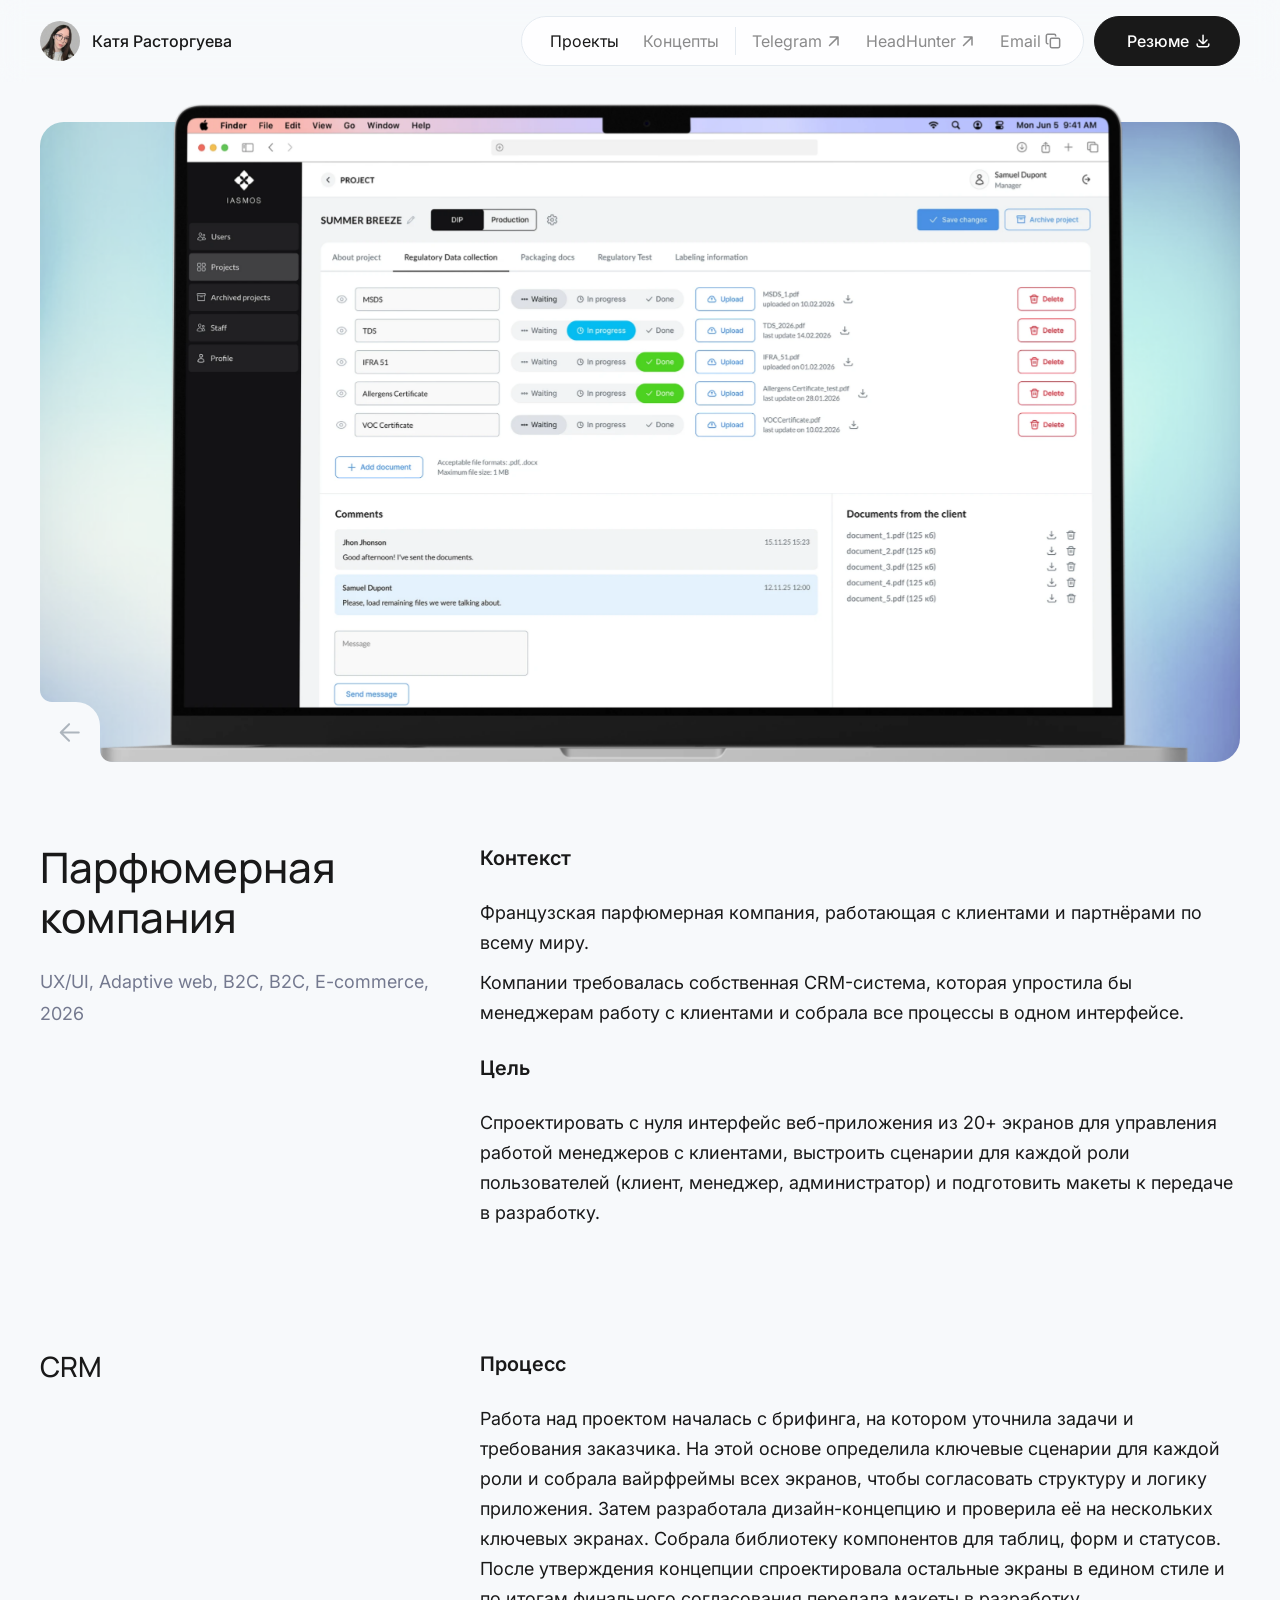
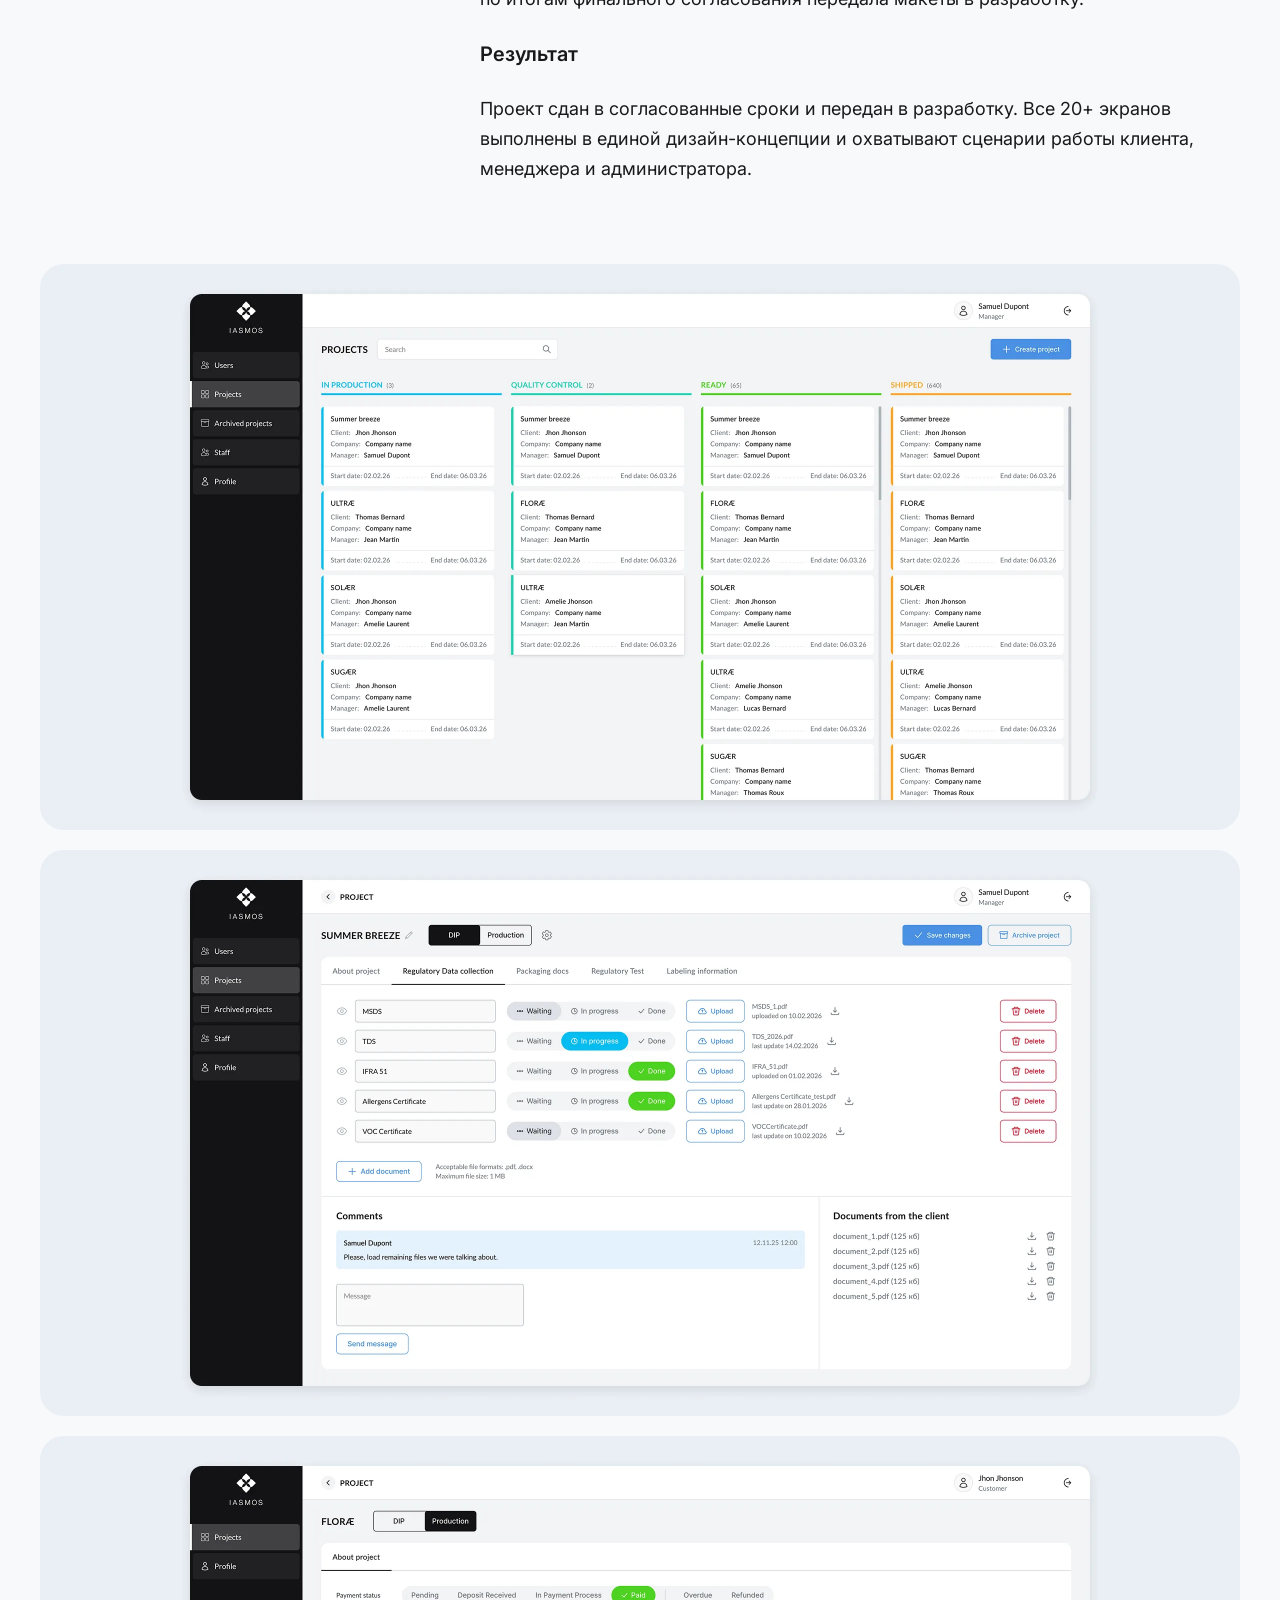
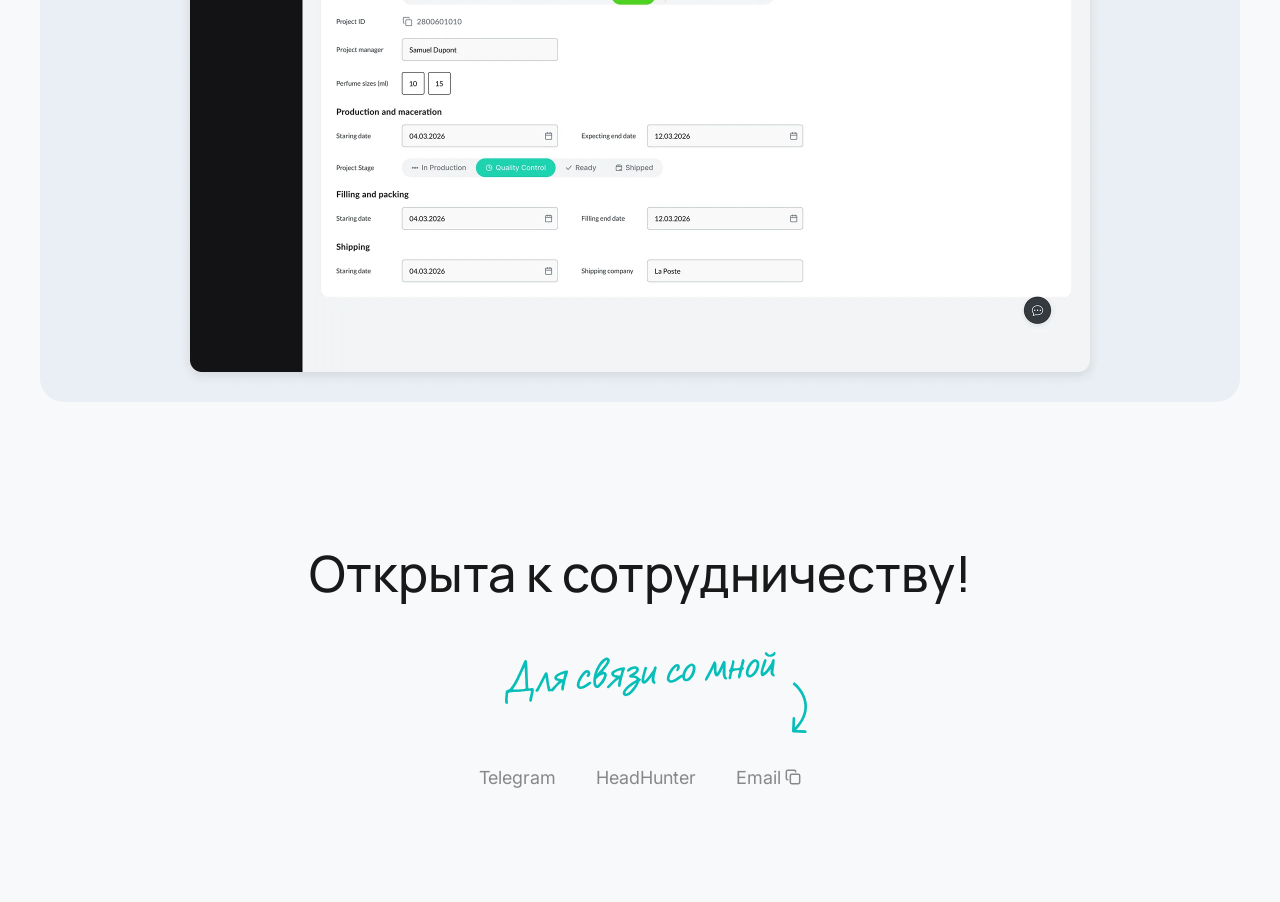
==== case-iasmos.html @ 11cd832c "Портфолио" ====
<!DOCTYPE html>
<html lang="ru">
<head>
  <meta charset="UTF-8">
  <meta name="viewport" content="width=device-width, initial-scale=1">
  <title>CRM для парфюмерной компании · Катя Расторгуева</title>
  <meta name="description" content="Кейс: интерфейс CRM-системы для менеджеров французской парфюмерной компании.">
  <link rel="preconnect" href="https://fonts.googleapis.com">
  <link rel="preconnect" href="https://fonts.gstatic.com" crossorigin>
  <link href="https://fonts.googleapis.com/css2?family=Inter:wght@400;500;600&family=Manrope:wght@500&display=swap" rel="stylesheet">
  <link rel="stylesheet" href="styles.css">
</head>
<body>
  <header class="header">
    <div class="container header__inner">
      <a class="profile" href="index.html">
        <img class="profile__avatar" src="assets/img/avatar.png" width="40" height="40" alt="">
        <span class="profile__name">Катя Расторгуева</span>
      </a>

      <div class="header__actions">
        <nav class="menu" id="site-menu" aria-label="Основное меню">
          <a class="menu__link is-active" href="index.html#projects">Проекты</a>
          <a class="menu__link" href="index.html#concepts">Концепты</a>
          <img class="menu__divider" src="assets/icons/divider.svg" width="28" height="1" alt="">
          <a class="menu__link menu__link--ext" href="https://t.me/" target="_blank" rel="noopener">
            Telegram <img src="assets/icons/arrow-up-right.svg" width="16" height="16" alt="">
          </a>
          <a class="menu__link menu__link--ext" href="https://hh.ru/" target="_blank" rel="noopener">
            HeadHunter <img src="assets/icons/arrow-up-right.svg" width="16" height="16" alt="">
          </a>
          <button class="menu__link menu__link--ext" type="button" data-copy-email="hello@example.com" aria-label="Скопировать email">
            Email <img src="assets/icons/mail.svg" width="16" height="16" alt="">
          </button>
        </nav>

        <a class="button" href="https://disk.yandex.ru/i/RM1f1jxhlNV0Rg" download>
          Резюме <img class="button__icon" src="assets/icons/arrow-white.svg" width="16" height="16" alt="">
        </a>

        <button class="burger" type="button" aria-label="Открыть меню" aria-expanded="false" aria-controls="site-menu">
          <span class="burger__line"></span>
          <span class="burger__line"></span>
        </button>
      </div>
    </div>
  </header>

  <main class="container case-page">
    <div class="case-hero">
      <img class="case-hero__bg" src="assets/case-4/hero-bg.png" alt="" style="object-position: center">
      <div class="case-hero__mockup" style="--hero-w: 132.97%; --hero-h: 100.76%; --hero-l: -16.49%; --hero-t: -0.76%">
        <img src="assets/img/card-4-mockup.webp" alt="CRM-система на ноутбуке">
      </div>
      <a class="case-hero__back" href="index.html#projects" aria-label="Назад к проектам">
        <img src="assets/icons/arrow-left.svg" width="24" height="24" alt="">
        <img class="case-hero__corner case-hero__corner--top" src="assets/icons/corner.svg" width="12" height="12" alt="">
        <img class="case-hero__corner case-hero__corner--right" src="assets/icons/corner.svg" width="12" height="12" alt="">
      </a>
    </div>

    <section class="case-row case-row--intro">
      <div class="case-row__aside reveal">
        <h1 class="case-intro__title case-intro__title--long">Парфюмерная компания</h1>
        <p class="case-intro__meta">UX/UI, Adaptive web, B2C, B2C, E-commerce, 2026</p>
      </div>
      <div class="case-row__body reveal" style="--delay: 120ms">
        <h3>Контекст</h3>
        <div class="case-text">
          <p>Французская парфюмерная компания, работающая с клиентами и партнёрами по всему миру.</p>
          <p>Компании требовалась собственная CRM-система, которая упростила бы менеджерам работу с клиентами и собрала все процессы в одном интерфейсе.</p>
        </div>
        <h3>Цель</h3>
        <div class="case-text">
          <p>Спроектировать с нуля интерфейс веб-приложения из 20+ экранов для управления работой менеджеров с клиентами, выстроить сценарии для каждой роли пользователей (клиент, менеджер, администратор) и подготовить макеты к передаче в разработку.</p>
        </div>
      </div>
    </section>

    <section class="case-row">
      <div class="case-row__aside reveal">
        <h2 class="case-row__title">CRM</h2>
      </div>
      <div class="case-row__body reveal" style="--delay: 120ms">
        <h3>Процесс</h3>
        <div class="case-text">
          <p>Работа над проектом началась с брифинга, на котором уточнила задачи и требования заказчика. На этой основе определила ключевые сценарии для каждой роли и собрала вайрфреймы всех экранов, чтобы согласовать структуру и логику приложения. Затем разработала дизайн-концепцию и проверила её на нескольких ключевых экранах. Собрала библиотеку компонентов для таблиц, форм и статусов. После утверждения концепции спроектировала остальные экраны в едином стиле и по итогам финального согласования передала макеты в разработку.</p>
        </div>
        <h3>Результат</h3>
        <div class="case-text">
          <p>Проект сдан в согласованные сроки и передан в разработку. Все 20+ экранов выполнены в единой дизайн-концепции и охватывают сценарии работы клиента, менеджера и администратора.</p>
        </div>
      </div>
    </section>

    <div class="case-gallery case-gallery--last">
      <button class="case-shot case-shot--wide reveal" type="button" data-lightbox data-caption="Доска проектов" style="--ratio: 1200 / 566">
        <img src="assets/case-4/crm-1.webp" width="1200" height="566" alt="" loading="lazy">
      </button>
      <button class="case-shot case-shot--wide reveal" type="button" data-lightbox data-caption="Карточка проекта. Сбор документов" style="--ratio: 1200 / 566">
        <img src="assets/case-4/crm-2.webp" width="1200" height="566" alt="" loading="lazy">
      </button>
      <button class="case-shot case-shot--wide reveal" type="button" data-lightbox data-caption="Карточка проекта. Интерфейс клиента" style="--ratio: 1200 / 566">
        <img src="assets/case-4/crm-3.webp" width="1200" height="566" alt="" loading="lazy">
      </button>
    </div>

  </main>

  <footer class="footer container">
    <p class="footer__title reveal">Открыта к сотрудничеству!</p>
    <div class="footer__signature reveal">
      <img src="assets/icons/signature.svg" width="271" height="52" alt="Для связи со мной">
      <img class="footer__arrow" src="assets/icons/signature-arrow.svg" width="16" height="51" alt="">
    </div>
    <nav class="footer__menu reveal" aria-label="Контакты">
      <a class="menu__link" href="https://t.me/" target="_blank" rel="noopener">Telegram</a>
      <a class="menu__link" href="https://hh.ru/" target="_blank" rel="noopener">HeadHunter</a>
      <button class="menu__link" type="button" data-copy-email="hello@example.com" aria-label="Скопировать email">Email <img src="assets/icons/mail.svg" width="16" height="16" alt=""></button>
    </nav>
  </footer>

  <dialog class="lightbox" aria-label="Просмотр изображения">
    <button class="lightbox__close" type="button" aria-label="Закрыть">
      <svg width="20" height="20" viewBox="0 0 20 20" fill="none" aria-hidden="true">
        <path d="M4 4l12 12M16 4L4 16" stroke="currentColor" stroke-width="1.8" stroke-linecap="round"/>
      </svg>
    </button>
    <img class="lightbox__image" src="" alt="">
    <p class="lightbox__caption"></p>
  </dialog>

  <div class="toast" role="status" aria-live="polite">
    <svg class="toast__icon" width="20" height="20" viewBox="0 0 20 20" fill="none" aria-hidden="true">
      <circle cx="10" cy="10" r="9" fill="#07BEB8"/>
      <path d="M6 10.2l2.6 2.6L14 7.4" stroke="#fff" stroke-width="1.8" stroke-linecap="round" stroke-linejoin="round"/>
    </svg>
    <span class="toast__text">Email скопирован</span>
    <button class="toast__close" type="button" aria-label="Закрыть уведомление">
      <svg width="16" height="16" viewBox="0 0 20 20" fill="none" aria-hidden="true">
        <path d="M5 5l10 10M15 5L5 15" stroke="currentColor" stroke-width="1.8" stroke-linecap="round"/>
      </svg>
    </button>
  </div>

  <script src="script.js"></script>
</body>
</html>
---- styles.css ----
/* ---------- Tokens (from Figma variables) ---------- */
:root {
  --black: #191919;
  --gray-2: #e4eaf0;
  --gray-3: #74798f;
  --gray-10: #313546;
  --gray-101: #adb5bd;
  --white: #ffffff;
  --link: #1e88e5;
  --accent: #07beb8;
  --bg: #f7f9fb;

  --font-display: "Manrope", system-ui, sans-serif;
  --font-body: "Inter", system-ui, sans-serif;

  --container: 1200px;
  --gutter: 24px;
  --ease-out: cubic-bezier(0.22, 1, 0.36, 1);
}

/* ---------- Base ---------- */
*,
*::before,
*::after { box-sizing: border-box; }

html { scroll-behavior: smooth; scroll-padding-top: 96px; }

body {
  margin: 0;
  background: var(--bg);
  color: var(--black);
  font-family: var(--font-body);
  -webkit-font-smoothing: antialiased;
  overflow-x: hidden;
}

img { display: block; max-width: 100%; }
a { color: inherit; text-decoration: none; }
h1, h2, p, ul, figure { margin: 0; }
ul { padding: 0; list-style: none; }

.container {
  width: 100%;
  max-width: calc(var(--container) + var(--gutter) * 2);
  margin-inline: auto;
  padding-inline: var(--gutter);
}

.accent { color: var(--accent); }

/* ---------- Header ---------- */
.header {
  position: sticky;
  top: 0;
  z-index: 10;
  background: rgba(247, 249, 251, 0.35);
  backdrop-filter: blur(12px);
  -webkit-backdrop-filter: blur(12px);
  transition: background-color 0.3s ease;
  animation: fade-in 0.8s ease both;
}
.header.is-scrolled {
  background: rgba(247, 249, 251, 0.75);
}

.header__inner {
  position: relative;
  display: flex;
  align-items: center;
  justify-content: space-between;
  padding-block: 16px;
}

.profile {
  display: flex;
  align-items: center;
  gap: 12px;
}
.profile__avatar {
  width: 40px;
  height: 40px;
  border-radius: 50%;
}
.profile__name {
  font-weight: 500;
  font-size: 16px;
  line-height: 20px;
  white-space: nowrap;
}

.header__actions {
  display: flex;
  align-items: center;
  gap: 10px;
}

.menu {
  position: relative;
  display: flex;
  align-items: center;
  height: 50px;
  padding: 0 10px 0 16px;
  background: rgba(255, 255, 255, 0.9);
  border: 1px solid var(--gray-2);
  border-radius: 25px;
}

.menu__link {
  position: relative;
  display: flex;
  align-items: center;
  gap: 4px;
  height: 50px;
  padding-inline: 12px;
  font-size: 16px;
  line-height: 20px;
  white-space: nowrap;
  opacity: 0.5;
  transition: opacity 0.25s ease;
}
button.menu__link {
  border: 0;
  background: none;
  font: inherit;
  color: inherit;
  cursor: pointer;
}

.menu__link:hover,
.menu__link:focus-visible,
.menu__link.is-active { opacity: 1; }

.menu__link img { transition: transform 0.3s var(--ease-out); }
.menu__link--ext:hover img { transform: translate(2px, -2px); }

.menu__divider {
  width: 1px;
  height: 28px;
  object-fit: fill;
  background: var(--gray-2);
  margin-inline: 4px;
}

.button {
  display: inline-flex;
  align-items: center;
  justify-content: center;
  gap: 6px;
  padding: 14px 28px 14px 32px;
  border: 1px solid var(--black);
  border-radius: 25px;
  background: var(--black);
  color: var(--white);
  font-weight: 500;
  font-size: 16px;
  line-height: 20px;
  white-space: nowrap;
  transition: transform 0.3s var(--ease-out), box-shadow 0.3s ease;
}
.button:hover {
  transform: translateY(-2px);
  box-shadow: 0 10px 24px -10px rgba(25, 25, 25, 0.55);
}
.button:active { transform: translateY(0) scale(0.98); }
.button:hover .button__icon { animation: nudge 0.8s var(--ease-out) infinite; }

@keyframes nudge {
  0%, 100% { transform: translateY(0); }
  50%      { transform: translateY(3px); }
}

/* ---------- About ---------- */
.about {
  display: flex;
  flex-direction: column;
  gap: 28px;
  padding: 80px 0 100px;
}

.about__title {
  font-family: var(--font-display);
  font-weight: 500;
  font-size: 46px;
  line-height: 68px;
}

/* Line-by-line fade in */
.line { display: block; }
.line__inner {
  display: inline-block;
  animation: fade-in 1s ease both;
}
.line:nth-child(1) .line__inner { animation-delay: 0.15s; }
.line:nth-child(2) .line__inner { animation-delay: 0.3s; }

.about__title .accent {
  background: linear-gradient(90deg, var(--accent), #3fd6cf, var(--accent));
  background-size: 200% 100%;
  -webkit-background-clip: text;
  background-clip: text;
  color: transparent;
  animation: shimmer 4s linear infinite;
}

@keyframes shimmer {
  to { background-position: -200% 0; }
}

.about__text {
  max-width: 800px;
  font-size: 20px;
  line-height: 32px;
  color: var(--gray-3);
}

/* ---------- Scroll reveal ---------- */
.reveal {
  opacity: 0;
  transition: opacity 0.9s ease var(--delay, 0ms);
}
.reveal.is-visible { opacity: 1; }

/* ---------- Project cases ---------- */
.projects {
  display: flex;
  flex-direction: column;
  gap: 60px;
  padding-bottom: 120px;
}

.case {
  position: relative;
  display: flex;
  min-height: 500px;
  border-radius: 24px;
  background: var(--case-bg, var(--white));
  isolation: isolate;
}

/* White veil over the background on hover; the mockup sits above it */
.case::after {
  content: "";
  position: absolute;
  inset: 0;
  z-index: -1;
  border-radius: 24px;
  background: var(--white);
  opacity: 0;
  transition: opacity 0.4s ease;
  pointer-events: none;
}
.case:hover::after { opacity: 0.3; }

.case__info {
  display: flex;
  flex-direction: column;
  gap: 24px;
  flex: 0 0 500px;
  padding: 32px 32px 40px;
}

.tags {
  display: flex;
  flex-wrap: wrap;
  gap: 4px;
}
.tags li {
  padding: 4px 10px;
  border-radius: 13px;
  background: var(--white);
  filter: drop-shadow(0 2px 4px rgba(25, 25, 25, 0.06));
  font-size: 14px;
  line-height: 16px;
  color: rgba(25, 25, 25, 0.6);
  white-space: nowrap;
  opacity: 0;
  transition: opacity 0.5s ease;
}
.case.is-visible .tags li { opacity: 1; }
.case.is-visible .tags li:nth-child(1) { transition-delay: 0.25s; }
.case.is-visible .tags li:nth-child(2) { transition-delay: 0.31s; }
.case.is-visible .tags li:nth-child(3) { transition-delay: 0.37s; }
.case.is-visible .tags li:nth-child(4) { transition-delay: 0.43s; }
.case.is-visible .tags li:nth-child(5) { transition-delay: 0.49s; }

.case__head {
  display: flex;
  flex-direction: column;
  gap: 16px;
  flex: 1;
}

.case__title {
  font-family: var(--font-display);
  font-weight: 500;
  font-size: 32px;
  line-height: 46px;
}

.case__meta {
  display: flex;
  align-items: center;
  gap: 10px;
  height: 24px;
  font-size: 16px;
  line-height: 24px;
}
.case__client {
  font-family: var(--font-display);
  font-weight: 500;
  color: var(--gray-10);
}
.case__link {
  color: var(--link);
  text-decoration: underline;
  text-underline-position: from-font;
}
.case__link--muted {
  color: var(--black);
  opacity: 0.5;
}

.case__text {
  font-size: 16px;
  line-height: 26px;
  color: var(--gray-10);
}

/* Clip only at the card's right and bottom edges (with its rounded corner),
   so the mockup can still rise above the top edge on hover */
.case__image {
  position: relative;
  flex: 1;
  min-width: 0;
  clip-path: inset(-200px 0 0 -500px round 0 0 24px 0);
}

/* The mockup is 20px taller than the card, so it pokes out of the top edge */
.case__mockup {
  position: absolute;
  bottom: 0;
  left: 50%;
  width: 700px;
  height: 520px;
  transform: translateX(-50%);
  transform-origin: bottom center;
  transition: transform 0.7s var(--ease-out);
}
.case__mockup img {
  position: absolute;
  width: var(--mock-w);
  height: var(--mock-h);
  left: var(--mock-l);
  top: var(--mock-t);
  max-width: none;
  opacity: 0;
  transition: opacity 0.9s ease 0.15s;
}
.case.is-visible .case__mockup img { opacity: 1; }

a.case { cursor: pointer; }
a.case:hover .case__mockup { transform: translateX(-50%) translateY(-10px) scale(1.02); }
.case__link:not(.case__link--muted) { transition: opacity 0.2s ease; }
.case__link:not(.case__link--muted):hover { opacity: 0.6; }
.case:focus-visible { outline: 2px solid var(--accent); outline-offset: 4px; }


/* ---------- Concepts ---------- */
.concepts {
  display: flex;
  flex-direction: column;
  gap: 40px;
  padding-bottom: 140px;
}

.concepts__title {
  font-family: var(--font-display);
  font-weight: 500;
  font-size: 32px;
  line-height: 40px;
}

.concepts__grid {
  display: grid;
  grid-template-columns: repeat(2, 1fr);
  gap: 32px 20px;
}

.concept {
  display: flex;
  flex-direction: column;
  gap: 16px;
}

.concept__image {
  display: block;
  width: 100%;
  aspect-ratio: 4 / 3;
  padding: 0;
  border: 0;
  overflow: hidden;
  border-radius: 20px;
  background: var(--gray-2);
  cursor: zoom-in;
  transition: transform 0.6s var(--ease-out), box-shadow 0.6s var(--ease-out);
}
.concept__image:hover {
  transform: scale(1.03);
  box-shadow: 0 24px 48px -24px rgba(25, 25, 25, 0.3);
}
.concept__image:focus-visible { outline: 2px solid var(--accent); outline-offset: 4px; }
.concept__image img {
  width: 100%;
  height: 100%;
  object-fit: cover;
}

.concept figcaption {
  font-size: 16px;
  line-height: 24px;
  color: var(--gray-3);
}

/* ---------- Case page ---------- */
.case-page { padding: 40px var(--gutter) 140px; }

/* Hero: same background + mockup as the project card; the mockup is 20px
   taller than the frame and rises above its top edge */
.case-hero {
  position: relative;
  aspect-ratio: 1200 / 640;
  border-radius: 24px;
  isolation: isolate;
}
.case-hero__bg {
  position: absolute;
  inset: 0;
  width: 100%;
  height: 100%;
  object-fit: cover;
  object-position: bottom;
  border-radius: 24px;
  z-index: -1;
}
.case-hero__mockup {
  position: absolute;
  inset: auto 0 0;
  height: 103.125%; /* 660 / 640 */
  clip-path: inset(-200px 0 0 0 round 0 0 24px 24px);
}
/* Crop of the mockup inside the frame; set per case via inline custom properties */
.case-hero__mockup img {
  position: absolute;
  width: var(--hero-w, 134.51%);
  height: var(--hero-h, 108.18%);
  left: var(--hero-l, -10.56%);
  top: var(--hero-t, -0.91%);
  max-width: none;
  animation: fade-in 1s ease 0.2s both;
}

/* Back button sits in a notch cut out of the hero's bottom-left corner */
.case-hero__back {
  position: absolute;
  left: 0;
  bottom: 0;
  display: grid;
  place-items: center;
  width: 60px;
  height: 60px;
  border-top-right-radius: 24px;
  background: var(--bg);
}
.case-hero__back > img:first-child { transition: transform 0.3s var(--ease-out); }
.case-hero__back:hover > img:first-child { transform: translateX(-4px); }
.case-hero__back:focus-visible { outline: 2px solid var(--accent); outline-offset: -4px; }
.case-hero__corner { position: absolute; }
.case-hero__corner--top { left: 0; bottom: 100%; }
.case-hero__corner--right { left: 100%; bottom: 0; }

/* Two-column text rows: 400px aside + content */
.case-row {
  display: flex;
  gap: 40px;
  align-items: flex-start;
  padding-bottom: 80px;
}
.case-row--intro { padding: 80px 0 120px; }

.case-row__aside {
  display: flex;
  flex-direction: column;
  gap: 24px;
  flex: 0 0 400px;
}
.case-row__body {
  display: flex;
  flex-direction: column;
  gap: 24px;
  flex: 1;
  min-width: 0;
}

.case-intro__title {
  font-family: var(--font-display);
  font-weight: 500;
  font-size: 42px;
  line-height: 42px;
}
.case-intro__title--long { line-height: 50px; }
.case-intro__link {
  align-self: flex-start;
  font-size: 18px;
  line-height: 32px;
  color: var(--link);
  text-decoration: underline;
  text-underline-position: from-font;
  transition: opacity 0.2s ease;
}
.case-intro__link:hover { opacity: 0.6; }
.case-intro__meta {
  font-size: 18px;
  line-height: 32px;
  color: var(--gray-3);
}

.case-row__title {
  font-family: var(--font-display);
  font-weight: 500;
  font-size: 28px;
  line-height: 36px;
}

.case-row__body h3 {
  margin: 0;
  font-weight: 600;
  font-size: 20px;
  line-height: 32px;
}

.case-text {
  display: flex;
  flex-direction: column;
  gap: 10px;
  font-size: 18px;
  line-height: 30px;
}
.case-text ul {
  padding-left: 27px;
  list-style: disc;
}

/* Screenshots */
.case-gallery {
  display: flex;
  flex-direction: column;
  gap: 20px;
  padding-bottom: 100px;
}
.case-gallery--last { padding-bottom: 0; }
.case-gallery__pair {
  display: grid;
  grid-template-columns: repeat(2, 1fr);
  gap: 20px;
}

.case-shot {
  display: block;
  width: 100%;
  aspect-ratio: var(--ratio, 1 / 1);
  padding: 0;
  border: 0;
  overflow: hidden;
  border-radius: 20px;
  background: var(--gray-2);
  cursor: zoom-in;
}
.case-shot--wide { border-radius: 24px; }
.case-shot img {
  width: 100%;
  height: 100%;
  object-fit: cover;
  transition: transform 0.8s var(--ease-out);
}
.case-shot:hover img { transform: scale(1.02); }
.case-shot:focus-visible { outline: 2px solid var(--accent); outline-offset: 4px; }

/* ---------- Lightbox ---------- */
.lightbox {
  width: 100vw;
  height: 100vh;
  max-width: none;
  max-height: none;
  margin: 0;
  padding: 72px 24px 40px;
  border: 0;
  background: transparent;
  display: flex;
  flex-direction: column;
  align-items: center;
  justify-content: center;
  gap: 16px;
  opacity: 0;
  transition: opacity 0.3s ease;
}
.lightbox:not([open]) { display: none; }
.lightbox.is-open { opacity: 1; }
.lightbox::backdrop { background: rgba(15, 17, 22, 0.85); }

.lightbox__image {
  max-width: min(1400px, 100%);
  max-height: calc(100% - 40px);
  object-fit: contain;
  border-radius: 16px;
  transform: scale(0.94);
  transition: transform 0.4s var(--ease-out);
}
.lightbox.is-open .lightbox__image { transform: none; }

.lightbox__caption:empty { display: none; }
.lightbox__caption {
  font-size: 16px;
  line-height: 24px;
  color: rgba(255, 255, 255, 0.7);
  text-align: center;
}

.lightbox__close {
  position: absolute;
  top: 20px;
  right: 20px;
  display: grid;
  place-items: center;
  width: 44px;
  height: 44px;
  border: 0;
  border-radius: 50%;
  background: rgba(255, 255, 255, 0.12);
  color: var(--white);
  cursor: pointer;
  transition: background-color 0.2s ease, transform 0.3s var(--ease-out);
}
.lightbox__close:hover { background: rgba(255, 255, 255, 0.24); transform: rotate(90deg); }
.lightbox__close:focus-visible { outline: 2px solid var(--white); outline-offset: 2px; }

/* ---------- Toast ---------- */
.toast {
  position: fixed;
  left: 50%;
  bottom: 32px;
  z-index: 20;
  display: flex;
  align-items: center;
  gap: 10px;
  padding: 10px 10px 10px 16px;
  border-radius: 28px;
  background: rgba(25, 25, 25, 0.8);
  backdrop-filter: blur(12px);
  -webkit-backdrop-filter: blur(12px);
  color: var(--white);
  font-size: 16px;
  line-height: 20px;
  white-space: nowrap;
  box-shadow: 0 12px 32px -12px rgba(25, 25, 25, 0.5);
  opacity: 0;
  visibility: hidden;
  transform: translate(-50%, 24px);
  transition: opacity 0.3s ease, transform 0.4s var(--ease-out), visibility 0s linear 0.4s;
}
.toast.is-visible {
  opacity: 1;
  visibility: visible;
  transform: translate(-50%, 0);
  transition: opacity 0.3s ease, transform 0.4s var(--ease-out), visibility 0s;
}
.toast__icon { flex: none; }
.toast__close {
  display: grid;
  place-items: center;
  width: 28px;
  height: 28px;
  margin-left: 6px;
  padding: 0;
  border: 0;
  border-radius: 50%;
  background: rgba(255, 255, 255, 0.12);
  color: var(--white);
  cursor: pointer;
  transition: background-color 0.2s ease;
}
.toast__close:hover { background: rgba(255, 255, 255, 0.24); }
.toast__close:focus-visible { outline: 2px solid var(--white); outline-offset: 2px; }

/* ---------- Footer ---------- */
.footer {
  display: flex;
  flex-direction: column;
  align-items: center;
  gap: 48px;
  padding-bottom: 100px;
}

.footer__title {
  font-family: var(--font-display);
  font-weight: 500;
  font-size: 50px;
  line-height: 62px;
  text-align: center;
}

.footer__signature {
  position: relative;
  width: 271px;
  height: 52px;
}
.footer__signature > img:first-child {
  width: 271px;
  height: 52px;
  clip-path: inset(0 100% 0 0);
  transition: clip-path 1.6s cubic-bezier(0.65, 0, 0.35, 1) 0.3s;
}
.footer__signature.is-visible > img:first-child { clip-path: inset(0 0 0 0); }

.footer__arrow {
  position: absolute;
  left: 287px;
  top: 30px;
  width: 15.8px;
  height: 51.1px;
  opacity: 0;
  transition: opacity 0.4s ease 1.7s;
}
.footer__signature.is-visible .footer__arrow {
  opacity: 1;
  animation: bob 1.8s ease-in-out 2.1s infinite;
}

@keyframes bob {
  0%, 100% { transform: translateY(0); }
  50%      { transform: translateY(5px); }
}

.footer__menu {
  display: flex;
  align-items: center;
}
.footer__menu .menu__link {
  padding-inline: 20px;
  font-size: 18px;
  line-height: 17px;
}

/* ---------- Responsive ---------- */
/* ---------- Burger menu ---------- */
.burger { display: none; }

@media (max-width: 1100px) {
  .burger {
    position: relative;
    display: block;
    flex: none;
    width: 50px;
    height: 50px;
    padding: 0;
    border: 1px solid var(--gray-2);
    border-radius: 50%;
    background: rgba(255, 255, 255, 0.9);
    cursor: pointer;
    transition: border-color 0.2s ease;
  }
  .burger:hover { border-color: var(--gray-101); }
  .burger:focus-visible { outline: 2px solid var(--accent); outline-offset: 2px; }

  .burger__line {
    position: absolute;
    left: 15px;
    width: 18px;
    height: 1.6px;
    border-radius: 1px;
    background: var(--black);
    transition: transform 0.35s var(--ease-out);
  }
  .burger__line:nth-child(1) { top: 20px; }
  .burger__line:nth-child(2) { top: 27px; }
  .burger[aria-expanded="true"] .burger__line:nth-child(1) { transform: translateY(3.5px) rotate(45deg); }
  .burger[aria-expanded="true"] .burger__line:nth-child(2) { transform: translateY(-3.5px) rotate(-45deg); }

  /* The desktop menu turns into a dropdown panel under the header */
  .menu {
    position: absolute;
    top: calc(100% - 6px);
    right: var(--gutter);
    flex-direction: column;
    align-items: stretch;
    width: 300px;
    height: auto;
    padding: 8px;
    border-radius: 20px;
    background: var(--white);
    box-shadow: 0 20px 40px -16px rgba(25, 25, 25, 0.18);
    opacity: 0;
    visibility: hidden;
    transform: translateY(-8px) scale(0.98);
    transform-origin: top right;
    transition: opacity 0.25s ease, transform 0.35s var(--ease-out), visibility 0s linear 0.35s;
  }
  .menu.is-open {
    opacity: 1;
    visibility: visible;
    transform: none;
    transition: opacity 0.25s ease, transform 0.35s var(--ease-out), visibility 0s;
  }

  .menu__link {
    justify-content: space-between;
    width: 100%;
    height: 48px;
    padding-inline: 12px;
    border-radius: 12px;
    font-size: 17px;
  }

  .menu__divider {
    width: auto;
    height: 1px;
    margin: 6px 12px;
  }
}

@media (max-width: 960px) {
  .case { flex-direction: column; min-height: 0; }
  /* White veil over the background on hover; the mockup sits above it */
.case::after {
  content: "";
  position: absolute;
  inset: 0;
  z-index: -1;
  border-radius: 24px;
  background: var(--white);
  opacity: 0;
  transition: opacity 0.4s ease;
  pointer-events: none;
}
.case:hover::after { opacity: 0.3; }

.case__info { flex: none; }
  .case__image { overflow: hidden; border-radius: 0 0 24px 24px; clip-path: none; }
  /* Keep the 700×520 frame proportions so the image crop matches Figma */
  .case__mockup {
    position: relative;
    left: auto;
    width: 100%;
    max-width: 700px;
    height: auto;
    aspect-ratio: 700 / 520;
    margin-inline: auto;
    border-radius: 0 0 24px 24px;
    transform: none;
  }
  a.case:hover .case__mockup { transform: translateY(-6px); }
}

@media (max-width: 960px) {
  .case-row { flex-direction: column; gap: 24px; }
  .case-row__aside { flex: none; width: 100%; }
  .case-row--intro { padding: 56px 0 80px; }
}

@media (max-width: 720px) {
  .case-page { padding-top: 16px; padding-bottom: 80px; }
  .case-hero__back { width: 48px; height: 48px; border-top-right-radius: 18px; }
  .case-hero__corner { width: 10px; height: 10px; }
  .case-row { padding-bottom: 56px; }
  .case-row--intro { padding: 40px 0 64px; }
  .case-row__aside { gap: 12px; }
  .case-row__body { gap: 16px; }
  .case-intro__title { font-size: 34px; line-height: 38px; }
  .case-intro__title--long { line-height: 42px; }
  .case-row__title { font-size: 24px; line-height: 32px; }
  .case-row__body h3 { font-size: 18px; line-height: 28px; }
  .case-text { font-size: 16px; line-height: 26px; }
  .case-gallery { gap: 12px; padding-bottom: 64px; }
  .case-gallery__pair { grid-template-columns: 1fr; gap: 12px; }
  .case-shot, .case-shot--wide { border-radius: 16px; }

  :root { --gutter: 16px; }
  .header__inner { gap: 12px; }
  .menu { width: calc(100% - var(--gutter) * 2); }
  .button { padding: 12px 20px 12px 24px; }

  .about { padding: 48px 0 64px; gap: 20px; }
  .about__title { font-size: 30px; line-height: 40px; }
  .line, .line__inner { display: inline; }
  .about__text { font-size: 17px; line-height: 27px; }
  .about__text br { display: none; }

  .projects { gap: 32px; padding-bottom: 72px; }
  /* White veil over the background on hover; the mockup sits above it */
.case::after {
  content: "";
  position: absolute;
  inset: 0;
  z-index: -1;
  border-radius: 24px;
  background: var(--white);
  opacity: 0;
  transition: opacity 0.4s ease;
  pointer-events: none;
}
.case:hover::after { opacity: 0.3; }

.case__info { padding: 24px 20px 28px; gap: 20px; }
  .case__title { font-size: 26px; line-height: 34px; }
  .case__image { height: 240px; }

  .concepts { gap: 24px; padding-bottom: 80px; }
  .concepts__title { font-size: 26px; line-height: 34px; }
  .concepts__grid { grid-template-columns: 1fr; gap: 28px; }

  .footer { gap: 36px; padding-bottom: 64px; }
  .footer__title { font-size: 32px; line-height: 40px; }
  .footer__menu .menu__link { padding-inline: 12px; font-size: 16px; }
  .toast { bottom: 20px; }
}

@media (max-width: 480px) {
  .profile { min-width: 0; gap: 10px; }
  .profile__avatar { flex: none; }
  .profile__name { white-space: normal; font-size: 15px; line-height: 18px; }
  .header__actions { gap: 8px; flex: none; }
  .button { gap: 4px; padding: 12px 16px; font-size: 15px; }
}

@keyframes fade-in {
  from { opacity: 0; }
  to   { opacity: 1; }
}

/* ---------- Reduced motion ---------- */
@media (prefers-reduced-motion: reduce) {
  html { scroll-behavior: auto; }
  *,
  *::before,
  *::after {
    animation-duration: 0.01ms !important;
    animation-iteration-count: 1 !important;
    transition-duration: 0.01ms !important;
    transition-delay: 0s !important;
  }
  .case-hero__mockup img { animation: none; }
  .reveal,
  .tags li,
  .case__mockup img { opacity: 1; transform: none; }
  .footer__signature > img:first-child { clip-path: none; }
  .footer__arrow { opacity: 1; }
}
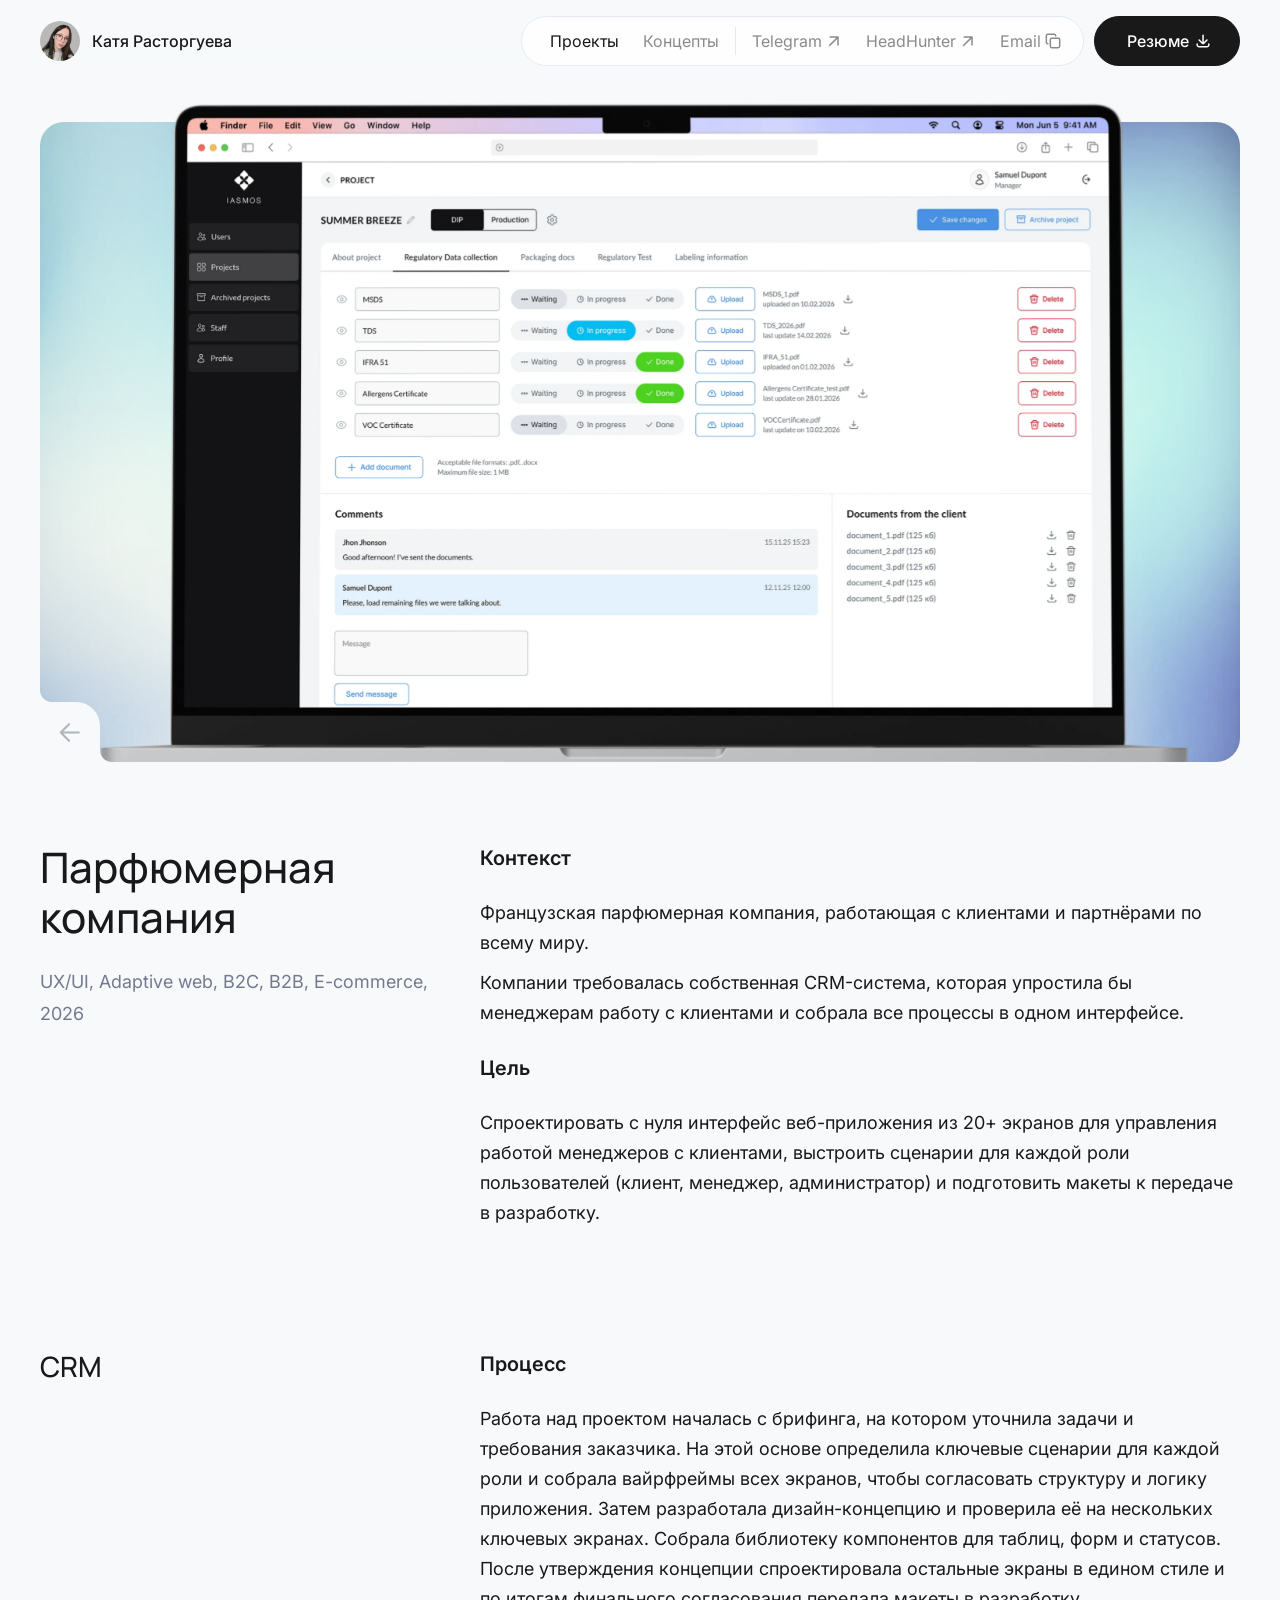
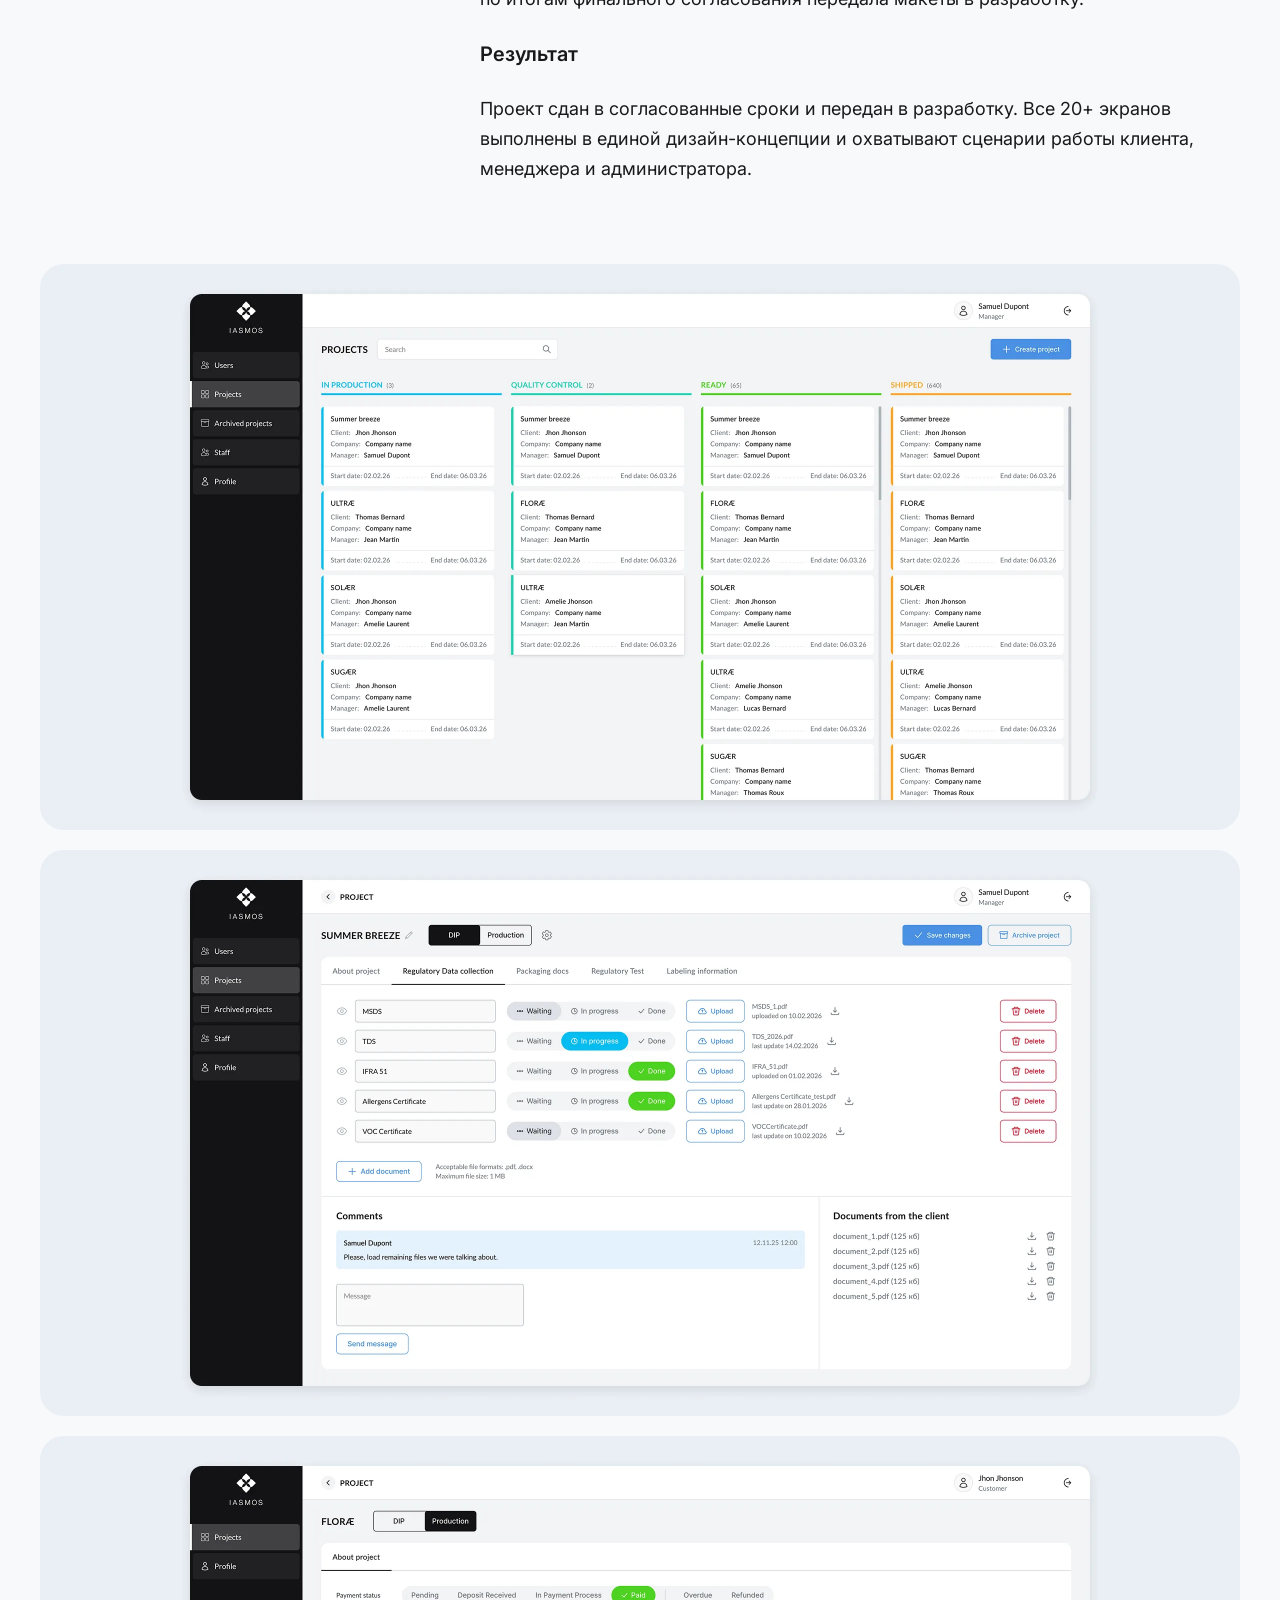
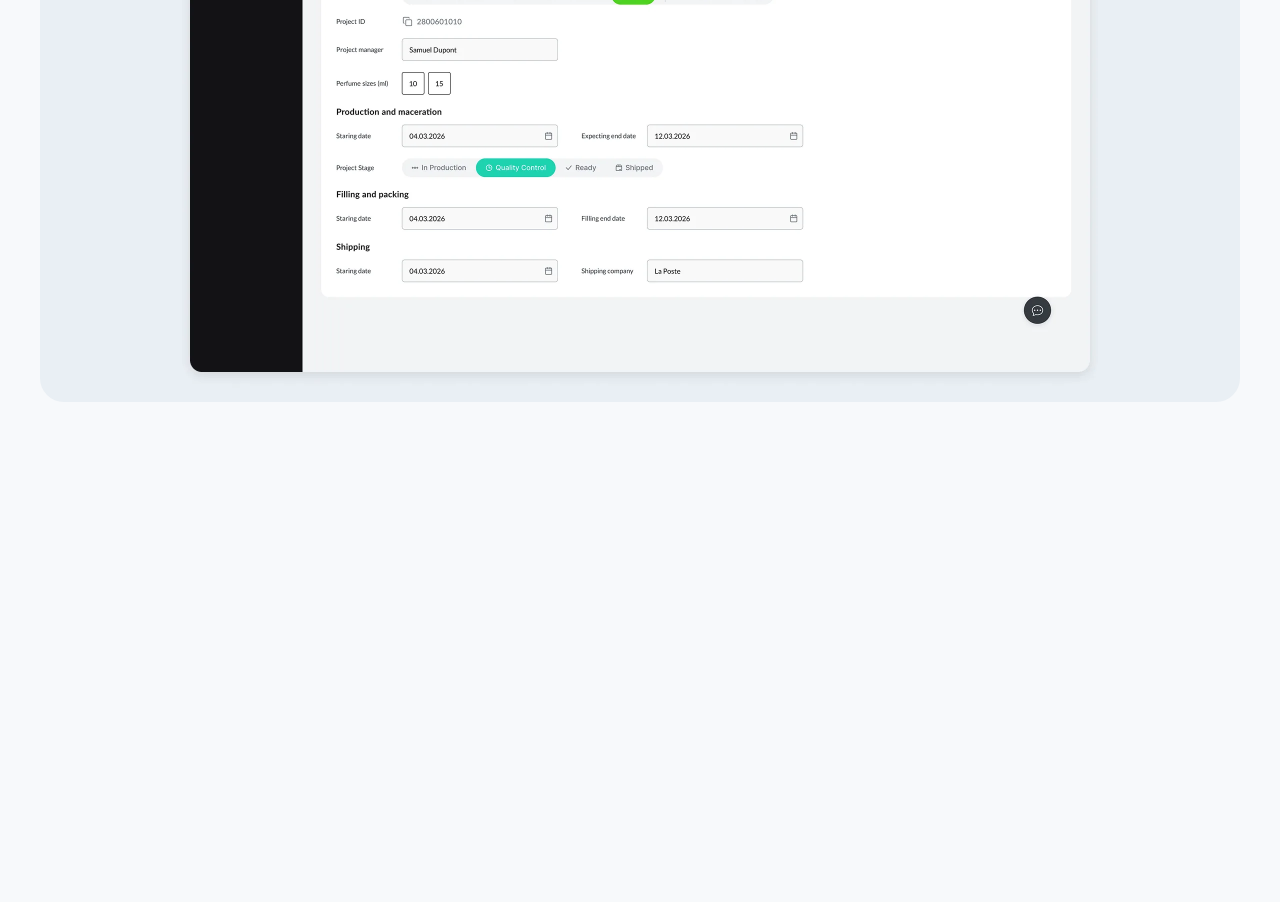
==== commit fb9ded4d: "Правки" ====
--- a/case-iasmos.html
+++ b/case-iasmos.html
@@ -23,18 +23,18 @@
           <a class="menu__link is-active" href="index.html#projects">Проекты</a>
           <a class="menu__link" href="index.html#concepts">Концепты</a>
           <img class="menu__divider" src="assets/icons/divider.svg" width="28" height="1" alt="">
-          <a class="menu__link menu__link--ext" href="https://t.me/" target="_blank" rel="noopener">
+          <a class="menu__link menu__link--ext" href="https://t.me/r_ekaterina2415" target="_blank" rel="noopener">
             Telegram <img src="assets/icons/arrow-up-right.svg" width="16" height="16" alt="">
           </a>
-          <a class="menu__link menu__link--ext" href="https://hh.ru/" target="_blank" rel="noopener">
+          <a class="menu__link menu__link--ext" href="https://tomsk.hh.ru/resume/f0d37228ff0dd548300039ed1f62696d5a6b4d?hhtmFrom=profile" target="_blank" rel="noopener">
             HeadHunter <img src="assets/icons/arrow-up-right.svg" width="16" height="16" alt="">
           </a>
-          <button class="menu__link menu__link--ext" type="button" data-copy-email="hello@example.com" aria-label="Скопировать email">
+          <button class="menu__link menu__link--ext" type="button" data-copy-email="r.ekaterina2415@gmail.com" aria-label="Скопировать email">
             Email <img src="assets/icons/mail.svg" width="16" height="16" alt="">
           </button>
         </nav>
 
-        <a class="button" href="https://disk.yandex.ru/i/RM1f1jxhlNV0Rg" download>
+        <a class="button" href="https://drive.google.com/file/d/18kQTFoeZQX8O2ce5m19VOL4UG-Uj-bxK/view?usp=sharing" target="_blank" rel="noopener">
           Резюме <img class="button__icon" src="assets/icons/arrow-white.svg" width="16" height="16" alt="">
         </a>
 
@@ -62,7 +62,7 @@
     <section class="case-row case-row--intro">
       <div class="case-row__aside reveal">
         <h1 class="case-intro__title case-intro__title--long">Парфюмерная компания</h1>
-        <p class="case-intro__meta">UX/UI, Adaptive web, B2C, B2C, E-commerce, 2026</p>
+        <p class="case-intro__meta">UX/UI, Adaptive web, B2C, B2B, E-commerce, 2026</p>
       </div>
       <div class="case-row__body reveal" style="--delay: 120ms">
         <h3>Контекст</h3>
@@ -114,9 +114,9 @@
       <img class="footer__arrow" src="assets/icons/signature-arrow.svg" width="16" height="51" alt="">
     </div>
     <nav class="footer__menu reveal" aria-label="Контакты">
-      <a class="menu__link" href="https://t.me/" target="_blank" rel="noopener">Telegram</a>
-      <a class="menu__link" href="https://hh.ru/" target="_blank" rel="noopener">HeadHunter</a>
-      <button class="menu__link" type="button" data-copy-email="hello@example.com" aria-label="Скопировать email">Email <img src="assets/icons/mail.svg" width="16" height="16" alt=""></button>
+      <a class="menu__link" href="https://t.me/r_ekaterina2415" target="_blank" rel="noopener">Telegram</a>
+      <a class="menu__link" href="https://tomsk.hh.ru/resume/f0d37228ff0dd548300039ed1f62696d5a6b4d?hhtmFrom=profile" target="_blank" rel="noopener">HeadHunter</a>
+      <button class="menu__link" type="button" data-copy-email="r.ekaterina2415@gmail.com" aria-label="Скопировать email">Email <img src="assets/icons/mail.svg" width="16" height="16" alt=""></button>
     </nav>
   </footer>
 
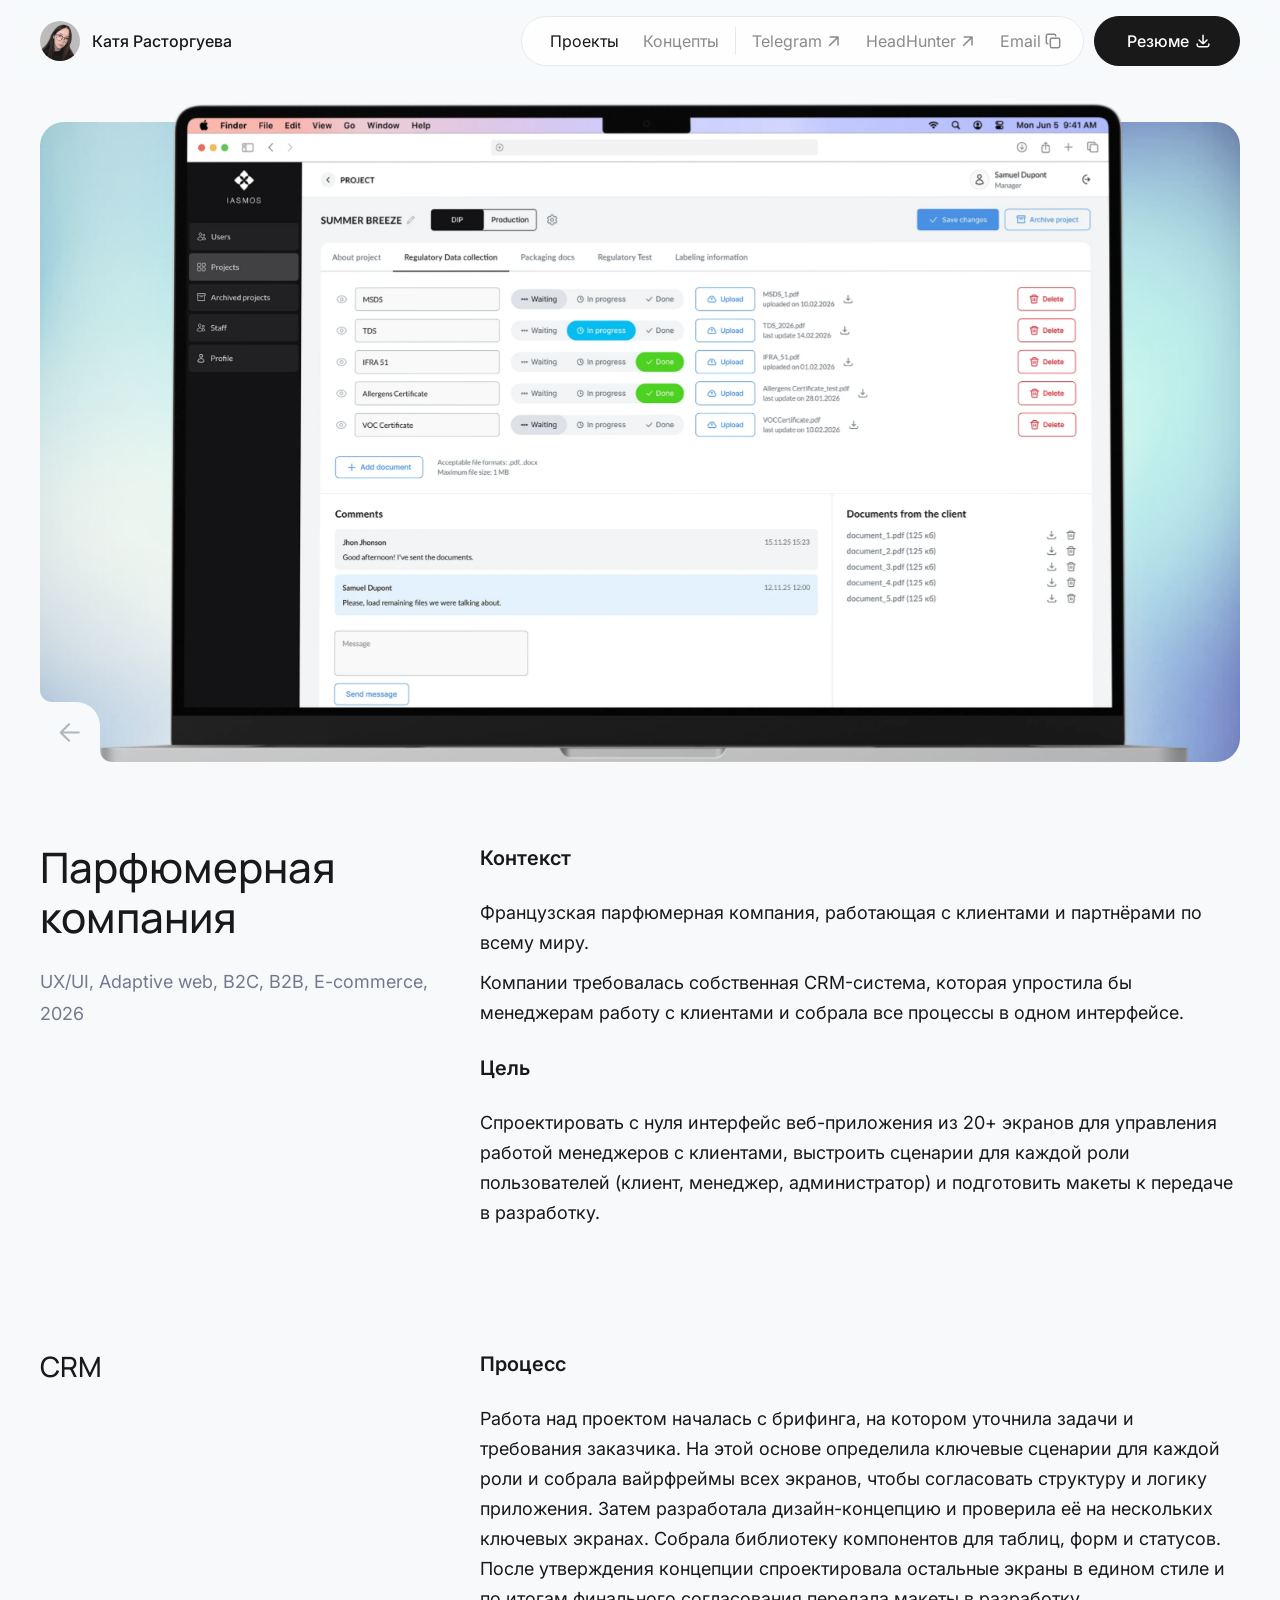
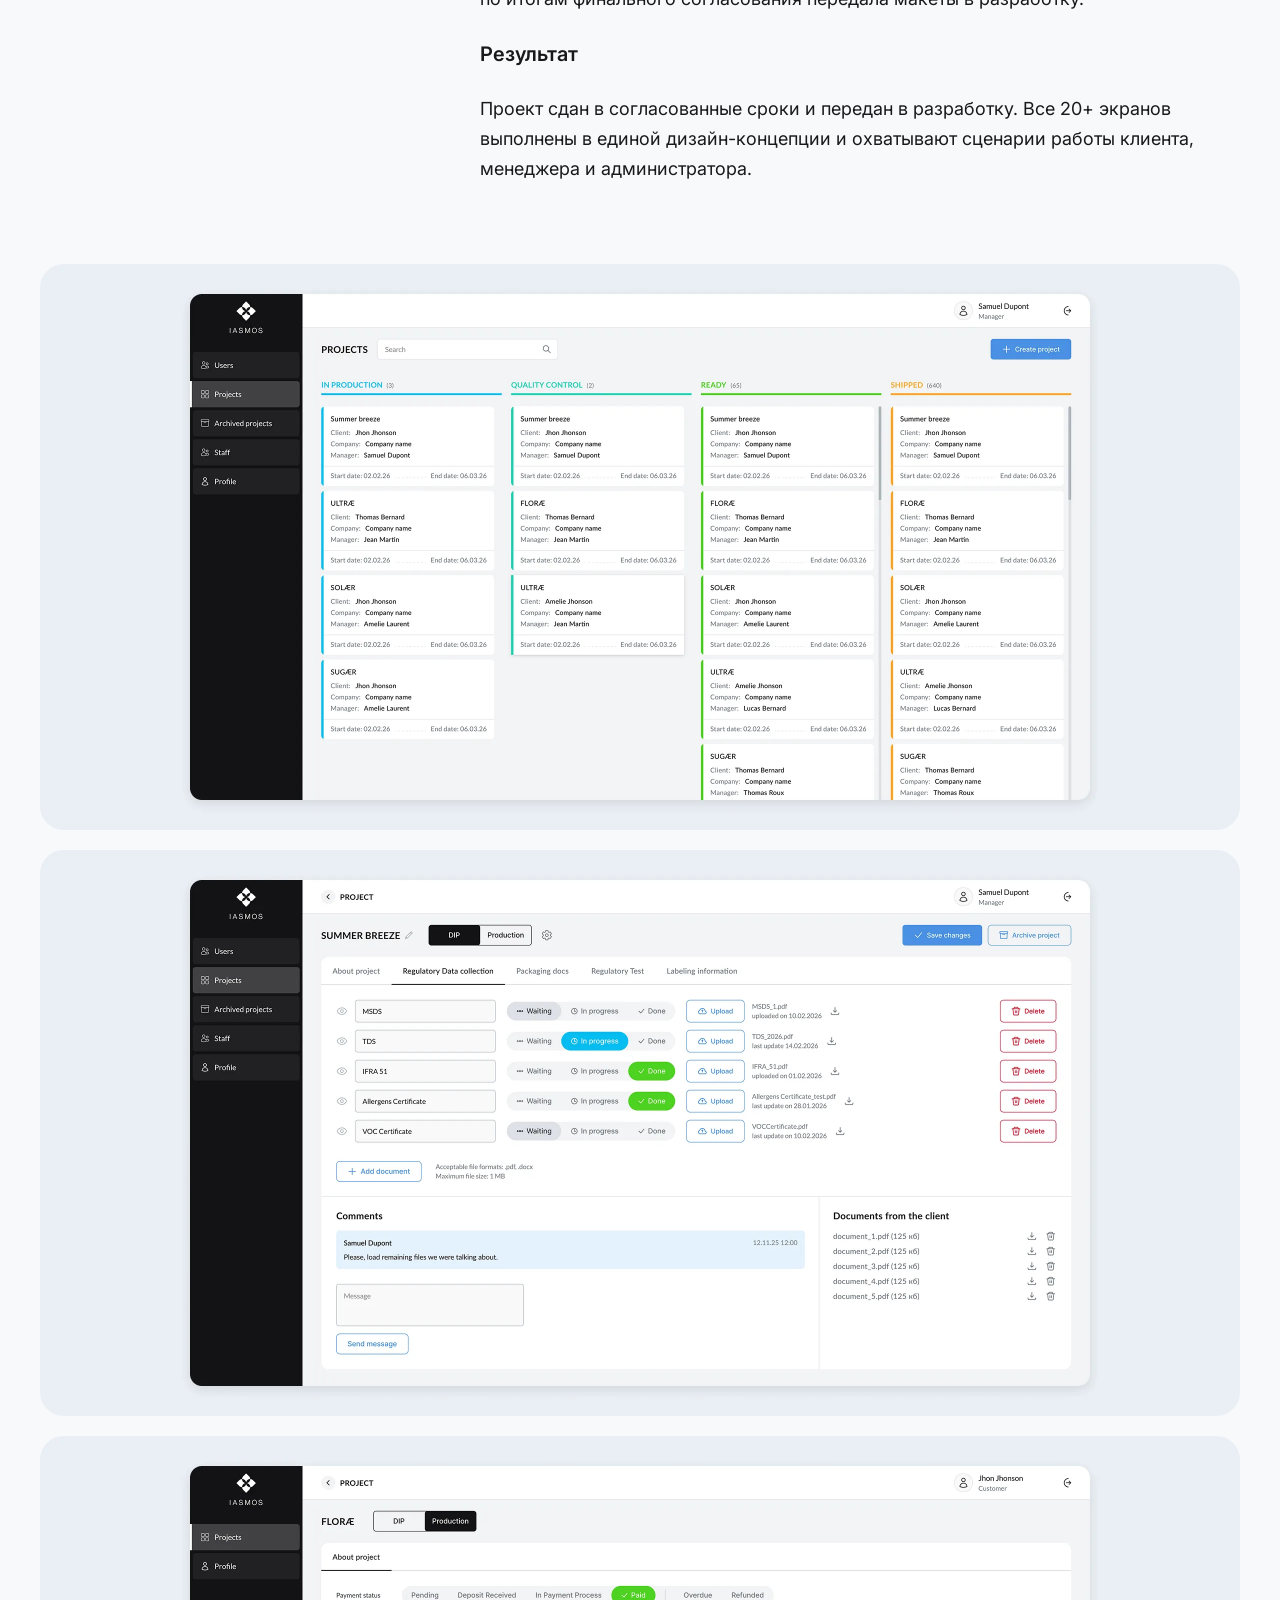
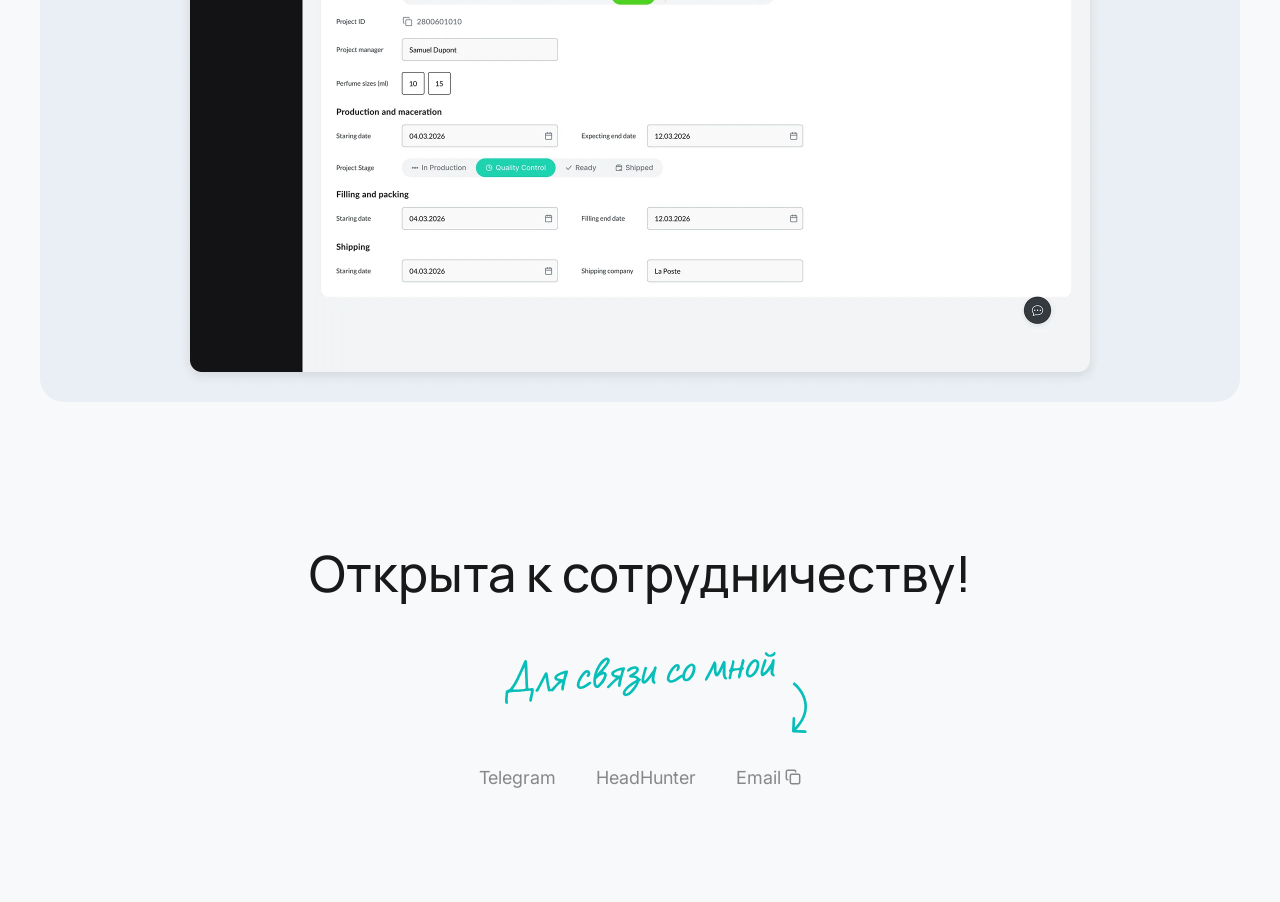
==== commit bd8c46a8: "Правки" ====
--- a/case-iasmos.html
+++ b/case-iasmos.html
@@ -34,7 +34,7 @@
           </button>
         </nav>
 
-        <a class="button" href="https://drive.google.com/file/d/18kQTFoeZQX8O2ce5m19VOL4UG-Uj-bxK/view?usp=sharing" target="_blank" rel="noopener">
+        <a class="button" href="assets/rastorgueva-ekaterina-cv.pdf" target="_blank" rel="noopener">
           Резюме <img class="button__icon" src="assets/icons/arrow-white.svg" width="16" height="16" alt="">
         </a>
 
